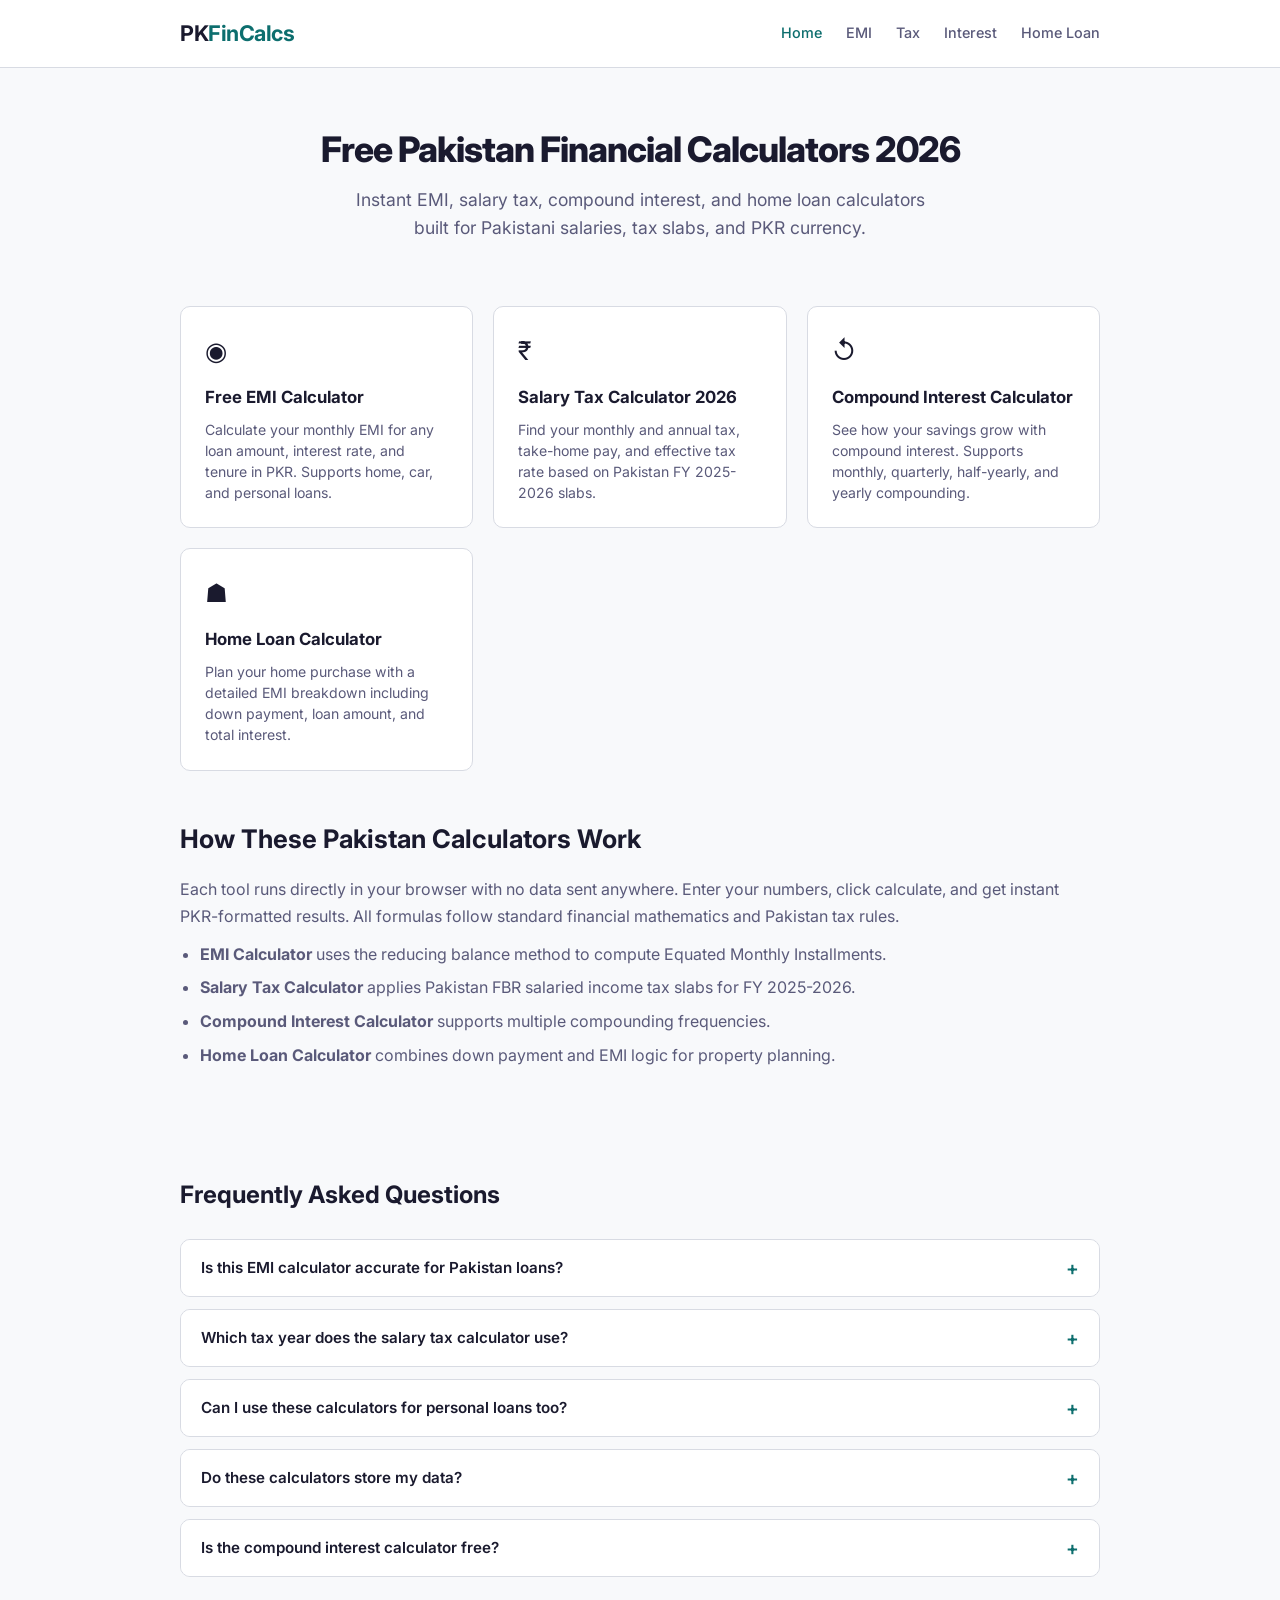
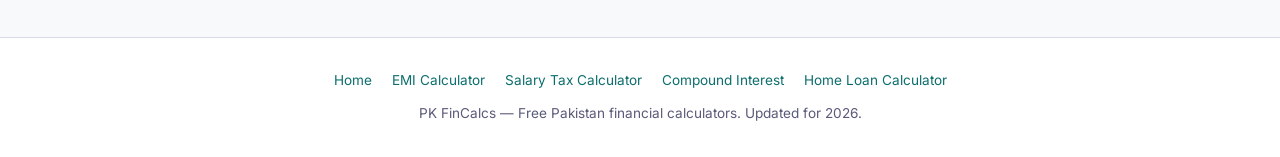
==== index.html @ ea3baffe "Initial build: EMI, salary tax, compound interest, home loan calculators for Pakistan" ====
<!DOCTYPE html>
<html lang="en">
<head>
  <meta charset="UTF-8">
  <meta name="viewport" content="width=device-width, initial-scale=1.0">
  <title>Free EMI Calculator, Salary Tax Calculator Pakistan 2026 — PK FinCalcs</title>
  <meta name="description" content="Free Pakistan financial calculators for EMI, salary tax, compound interest, home loan, and more. Instant calculations with PKR formatting. Updated for 2026 tax slabs.">
  <meta name="robots" content="index, follow">
  <link rel="canonical" href="https://pk-fincalcs.github.io/">

  <!-- Open Graph -->
  <meta property="og:title" content="Free EMI Calculator, Salary Tax Calculator Pakistan 2026">
  <meta property="og:description" content="Instant Pakistan financial calculators for EMI, salary tax, compound interest, home loan, and more in PKR. Updated for 2026.">
  <meta property="og:type" content="website">
  <meta property="og:url" content="https://pk-fincalcs.github.io/">
  <meta property="og:image" content="https://pk-fincalcs.github.io/og-image.png">

  <!-- Twitter -->
  <meta name="twitter:card" content="summary_large_image">
  <meta name="twitter:title" content="Free EMI Calculator, Salary Tax Calculator Pakistan 2026">
  <meta name="twitter:description" content="Instant Pakistan financial calculators for EMI, salary tax, compound interest, home loan, and more in PKR.">

  <link rel="preconnect" href="https://fonts.googleapis.com">
  <link rel="preconnect" href="https://fonts.gstatic.com" crossorigin>
  <link href="https://fonts.googleapis.com/css2?family=Inter:wght@400;500;600;700;800&display=swap" rel="stylesheet">
  <link rel="stylesheet" href="assets/css/style.css">
</head>
<body>

  <!-- Header -->
  <header class="site-header">
    <div class="container">
      <a href="/" class="logo">PK<span>FinCalcs</span></a>
      <nav>
        <ul class="main-nav">
          <li><a href="/" aria-current="page">Home</a></li>
          <li><a href="/emi-calculator/">EMI</a></li>
          <li><a href="/salary-tax-calculator/">Tax</a></li>
          <li><a href="/compound-interest-calculator/">Interest</a></li>
          <li><a href="/home-loan-calculator/">Home Loan</a></li>
        </ul>
      </nav>
    </div>
  </header>

  <!-- Hero -->
  <section class="hero">
    <div class="container">
      <h1>Free Pakistan Financial Calculators 2026</h1>
      <p>Instant EMI, salary tax, compound interest, and home loan calculators built for Pakistani salaries, tax slabs, and PKR currency.</p>
    </div>
  </section>

  <!-- Calculator Cards -->
  <section class="container">
    <div class="cards-grid">
      <a href="/emi-calculator/" class="card">
        <div class="icon">&#9673;</div>
        <h3>Free EMI Calculator</h3>
        <p>Calculate your monthly EMI for any loan amount, interest rate, and tenure in PKR. Supports home, car, and personal loans.</p>
      </a>
      <a href="/salary-tax-calculator/" class="card">
        <div class="icon">&#8377;</div>
        <h3>Salary Tax Calculator 2026</h3>
        <p>Find your monthly and annual tax, take-home pay, and effective tax rate based on Pakistan FY 2025-2026 slabs.</p>
      </a>
      <a href="/compound-interest-calculator/" class="card">
        <div class="icon">&#8634;</div>
        <h3>Compound Interest Calculator</h3>
        <p>See how your savings grow with compound interest. Supports monthly, quarterly, half-yearly, and yearly compounding.</p>
      </a>
      <a href="/home-loan-calculator/" class="card">
        <div class="icon">&#9751;</div>
        <h3>Home Loan Calculator</h3>
        <p>Plan your home purchase with a detailed EMI breakdown including down payment, loan amount, and total interest.</p>
      </a>
    </div>
  </section>

  <!-- How To Use -->
  <section class="content-section">
    <div class="container">
      <h2>How These Pakistan Calculators Work</h2>
      <p>Each tool runs directly in your browser with no data sent anywhere. Enter your numbers, click calculate, and get instant PKR-formatted results. All formulas follow standard financial mathematics and Pakistan tax rules.</p>
      <ul>
        <li><strong>EMI Calculator</strong> uses the reducing balance method to compute Equated Monthly Installments.</li>
        <li><strong>Salary Tax Calculator</strong> applies Pakistan FBR salaried income tax slabs for FY 2025-2026.</li>
        <li><strong>Compound Interest Calculator</strong> supports multiple compounding frequencies.</li>
        <li><strong>Home Loan Calculator</strong> combines down payment and EMI logic for property planning.</li>
      </ul>
    </div>
  </section>

  <!-- FAQ -->
  <section class="faq">
    <div class="container">
      <h2>Frequently Asked Questions</h2>

      <div class="faq-item">
        <button class="faq-question">Is this EMI calculator accurate for Pakistan loans?</button>
        <div class="faq-answer">Yes. The EMI calculator uses the standard reducing balance formula used by Pakistani banks and financial institutions. Results are in PKR and match typical bank calculations.</div>
      </div>

      <div class="faq-item">
        <button class="faq-question">Which tax year does the salary tax calculator use?</button>
        <div class="faq-answer">The calculator uses Pakistan income tax slabs for the fiscal year 2025-2026 as defined by the Federal Board of Revenue (FBR) for salaried individuals.</div>
      </div>

      <div class="faq-item">
        <button class="faq-question">Can I use these calculators for personal loans too?</button>
        <div class="faq-answer">Yes. The EMI calculator works for any type of loan including personal loans, car loans, business loans, and home loans. Just enter the principal, interest rate, and tenure.</div>
      </div>

      <div class="faq-item">
        <button class="faq-question">Do these calculators store my data?</button>
        <div class="faq-answer">No. All calculations happen entirely in your browser. We do not collect, store, or transmit any financial data you enter.</div>
      </div>

      <div class="faq-item">
        <button class="faq-question">Is the compound interest calculator free?</button>
        <div class="faq-answer">Yes. All calculators on PK FinCalcs are completely free to use with no registration required.</div>
      </div>

      <script type="application/ld+json">
      {
        "@context": "https://schema.org",
        "@type": "FAQPage",
        "mainEntity": [
          {
            "@type": "Question",
            "name": "Is this EMI calculator accurate for Pakistan loans?",
            "acceptedAnswer": {
              "@type": "Answer",
              "text": "Yes. The EMI calculator uses the standard reducing balance formula used by Pakistani banks and financial institutions. Results are in PKR and match typical bank calculations."
            }
          },
          {
            "@type": "Question",
            "name": "Which tax year does the salary tax calculator use?",
            "acceptedAnswer": {
              "@type": "Answer",
              "text": "The calculator uses Pakistan income tax slabs for the fiscal year 2025-2026 as defined by the Federal Board of Revenue (FBR) for salaried individuals."
            }
          },
          {
            "@type": "Question",
            "name": "Can I use these calculators for personal loans too?",
            "acceptedAnswer": {
              "@type": "Answer",
              "text": "Yes. The EMI calculator works for any type of loan including personal loans, car loans, business loans, and home loans. Just enter the principal, interest rate, and tenure."
            }
          },
          {
            "@type": "Question",
            "name": "Do these calculators store my data?",
            "acceptedAnswer": {
              "@type": "Answer",
              "text": "No. All calculations happen entirely in your browser. We do not collect, store, or transmit any financial data you enter."
            }
          },
          {
            "@type": "Question",
            "name": "Is the compound interest calculator free?",
            "acceptedAnswer": {
              "@type": "Answer",
              "text": "Yes. All calculators on PK FinCalcs are completely free to use with no registration required."
            }
          }
        ]
      }
      </script>
    </div>
  </section>

  <!-- Footer -->
  <footer class="site-footer">
    <div class="container">
      <ul class="footer-links">
        <li><a href="/">Home</a></li>
        <li><a href="/emi-calculator/">EMI Calculator</a></li>
        <li><a href="/salary-tax-calculator/">Salary Tax Calculator</a></li>
        <li><a href="/compound-interest-calculator/">Compound Interest</a></li>
        <li><a href="/home-loan-calculator/">Home Loan Calculator</a></li>
      </ul>
      <p>PK FinCalcs &mdash; Free Pakistan financial calculators. Updated for 2026.</p>
    </div>
  </footer>

  <script src="assets/js/calculators.js"></script>
</body>
</html>
---- assets/css/style.css ----
*,
*::before,
*::after {
  box-sizing: border-box;
  margin: 0;
  padding: 0;
}

:root {
  --bg: #f8f9fb;
  --surface: #ffffff;
  --surface-alt: #f1f3f7;
  --text: #1a1a2e;
  --text-muted: #5a5a7a;
  --accent: #0d6e6e;
  --accent-light: #e6f4f4;
  --accent-hover: #0a5656;
  --border: #d8dbe3;
  --radius: 10px;
  --shadow: 0 2px 12px rgba(0,0,0,0.06);
  --max-width: 960px;
  --font: 'Inter', system-ui, -apple-system, sans-serif;
}

html {
  font-family: var(--font);
  font-size: 16px;
  line-height: 1.6;
  color: var(--text);
  background: var(--bg);
  -webkit-font-smoothing: antialiased;
}

body {
  min-height: 100vh;
  display: flex;
  flex-direction: column;
}

a {
  color: var(--accent);
  text-decoration: none;
}

a:hover {
  text-decoration: underline;
}

img {
  max-width: 100%;
  height: auto;
}

/* Layout */

.container {
  width: 100%;
  max-width: var(--max-width);
  margin: 0 auto;
  padding: 0 20px;
}

/* Header */

.site-header {
  background: var(--surface);
  border-bottom: 1px solid var(--border);
  padding: 16px 0;
}

.site-header .container {
  display: flex;
  align-items: center;
  justify-content: space-between;
}

.logo {
  font-size: 1.35rem;
  font-weight: 700;
  color: var(--text);
  text-decoration: none;
  letter-spacing: -0.5px;
}

.logo span {
  color: var(--accent);
}

.main-nav {
  display: flex;
  gap: 24px;
  list-style: none;
}

.main-nav a {
  color: var(--text-muted);
  font-size: 0.9rem;
  font-weight: 500;
  text-decoration: none;
  transition: color 0.15s;
}

.main-nav a:hover,
.main-nav a[aria-current="page"] {
  color: var(--accent);
}

/* Hero */

.hero {
  padding: 60px 0 40px;
  text-align: center;
}

.hero h1 {
  font-size: 2.2rem;
  font-weight: 800;
  line-height: 1.2;
  margin-bottom: 16px;
  letter-spacing: -1px;
}

.hero p {
  font-size: 1.1rem;
  color: var(--text-muted);
  max-width: 600px;
  margin: 0 auto;
}

/* Calculator card */

.calc-card {
  background: var(--surface);
  border: 1px solid var(--border);
  border-radius: var(--radius);
  box-shadow: var(--shadow);
  padding: 32px;
  margin-bottom: 24px;
}

.calc-card h2 {
  font-size: 1.4rem;
  margin-bottom: 24px;
  font-weight: 700;
}

.form-group {
  margin-bottom: 18px;
}

.form-group label {
  display: block;
  font-size: 0.85rem;
  font-weight: 600;
  color: var(--text-muted);
  margin-bottom: 6px;
  text-transform: uppercase;
  letter-spacing: 0.5px;
}

.form-group input,
.form-group select {
  width: 100%;
  padding: 12px 14px;
  border: 1px solid var(--border);
  border-radius: 8px;
  font-size: 1rem;
  font-family: inherit;
  color: var(--text);
  background: var(--surface);
  transition: border-color 0.15s;
}

.form-group input:focus,
.form-group select:focus {
  outline: none;
  border-color: var(--accent);
  box-shadow: 0 0 0 3px var(--accent-light);
}

.form-row {
  display: grid;
  grid-template-columns: 1fr 1fr;
  gap: 16px;
}

.btn {
  display: inline-flex;
  align-items: center;
  justify-content: center;
  padding: 12px 28px;
  background: var(--accent);
  color: #fff;
  border: none;
  border-radius: 8px;
  font-size: 1rem;
  font-weight: 600;
  font-family: inherit;
  cursor: pointer;
  transition: background 0.15s;
  width: 100%;
}

.btn:hover {
  background: var(--accent-hover);
}

/* Results */

.results {
  display: none;
  margin-top: 24px;
  padding-top: 24px;
  border-top: 1px solid var(--border);
}

.results.visible {
  display: block;
}

.results h3 {
  font-size: 1.1rem;
  font-weight: 700;
  margin-bottom: 16px;
  color: var(--accent);
}

.result-grid {
  display: grid;
  grid-template-columns: repeat(auto-fit, minmax(180px, 1fr));
  gap: 16px;
}

.result-item {
  background: var(--surface-alt);
  padding: 16px;
  border-radius: 8px;
  text-align: center;
}

.result-item .label {
  font-size: 0.78rem;
  color: var(--text-muted);
  text-transform: uppercase;
  letter-spacing: 0.5px;
  margin-bottom: 6px;
}

.result-item .value {
  font-size: 1.4rem;
  font-weight: 700;
  color: var(--text);
}

/* Content sections */

.content-section {
  padding: 48px 0;
}

.content-section h2 {
  font-size: 1.6rem;
  font-weight: 700;
  margin-bottom: 16px;
}

.content-section p {
  color: var(--text-muted);
  margin-bottom: 12px;
  line-height: 1.7;
}

.content-section ul {
  color: var(--text-muted);
  padding-left: 20px;
  margin-bottom: 12px;
}

.content-section li {
  margin-bottom: 8px;
  line-height: 1.6;
}

/* Cards grid for homepage */

.cards-grid {
  display: grid;
  grid-template-columns: repeat(auto-fit, minmax(220px, 1fr));
  gap: 20px;
  margin-top: 24px;
}

.card {
  background: var(--surface);
  border: 1px solid var(--border);
  border-radius: var(--radius);
  padding: 24px;
  text-decoration: none;
  color: var(--text);
  transition: box-shadow 0.2s, border-color 0.2s;
}

.card:hover {
  box-shadow: var(--shadow);
  border-color: var(--accent);
  text-decoration: none;
}

.card .icon {
  font-size: 1.6rem;
  margin-bottom: 12px;
}

.card h3 {
  font-size: 1.05rem;
  font-weight: 700;
  margin-bottom: 8px;
}

.card p {
  font-size: 0.88rem;
  color: var(--text-muted);
  line-height: 1.5;
}

/* FAQ */

.faq {
  padding: 48px 0;
}

.faq h2 {
  font-size: 1.5rem;
  font-weight: 700;
  margin-bottom: 24px;
}

.faq-item {
  border: 1px solid var(--border);
  border-radius: var(--radius);
  margin-bottom: 12px;
  overflow: hidden;
}

.faq-question {
  width: 100%;
  padding: 16px 20px;
  background: var(--surface);
  border: none;
  text-align: left;
  font-size: 0.95rem;
  font-weight: 600;
  font-family: inherit;
  color: var(--text);
  cursor: pointer;
  display: flex;
  justify-content: space-between;
  align-items: center;
}

.faq-question::after {
  content: '+';
  font-size: 1.2rem;
  color: var(--accent);
  transition: transform 0.2s;
}

.faq-item.open .faq-question::after {
  content: '-';
}

.faq-answer {
  display: none;
  padding: 0 20px 16px;
  font-size: 0.9rem;
  color: var(--text-muted);
  line-height: 1.7;
}

.faq-item.open .faq-answer {
  display: block;
}

/* Footer */

.site-footer {
  margin-top: auto;
  background: var(--surface);
  border-top: 1px solid var(--border);
  padding: 32px 0;
  text-align: center;
  font-size: 0.85rem;
  color: var(--text-muted);
}

.site-footer a {
  color: var(--accent);
}

.footer-links {
  display: flex;
  justify-content: center;
  gap: 20px;
  margin-bottom: 12px;
  list-style: none;
}

/* Quick fill buttons */

.quick-fills {
  display: flex;
  gap: 8px;
  flex-wrap: wrap;
  margin-bottom: 16px;
}

.quick-fill-btn {
  padding: 6px 14px;
  background: var(--surface-alt);
  border: 1px solid var(--border);
  border-radius: 6px;
  font-size: 0.8rem;
  font-family: inherit;
  color: var(--text-muted);
  cursor: pointer;
  transition: border-color 0.15s, color 0.15s;
}

.quick-fill-btn:hover {
  border-color: var(--accent);
  color: var(--accent);
}

/* Responsive */

@media (max-width: 768px) {
  .hero h1 {
    font-size: 1.7rem;
  }

  .form-row {
    grid-template-columns: 1fr;
  }

  .main-nav {
    gap: 16px;
  }

  .main-nav a {
    font-size: 0.8rem;
  }

  .result-grid {
    grid-template-columns: 1fr 1fr;
  }

  .calc-card {
    padding: 20px;
  }
}

@media (max-width: 480px) {
  .hero {
    padding: 40px 0 24px;
  }

  .hero h1 {
    font-size: 1.5rem;
  }

  .cards-grid {
    grid-template-columns: 1fr;
  }

  .result-grid {
    grid-template-columns: 1fr;
  }

  .main-nav {
    display: none;
  }
}
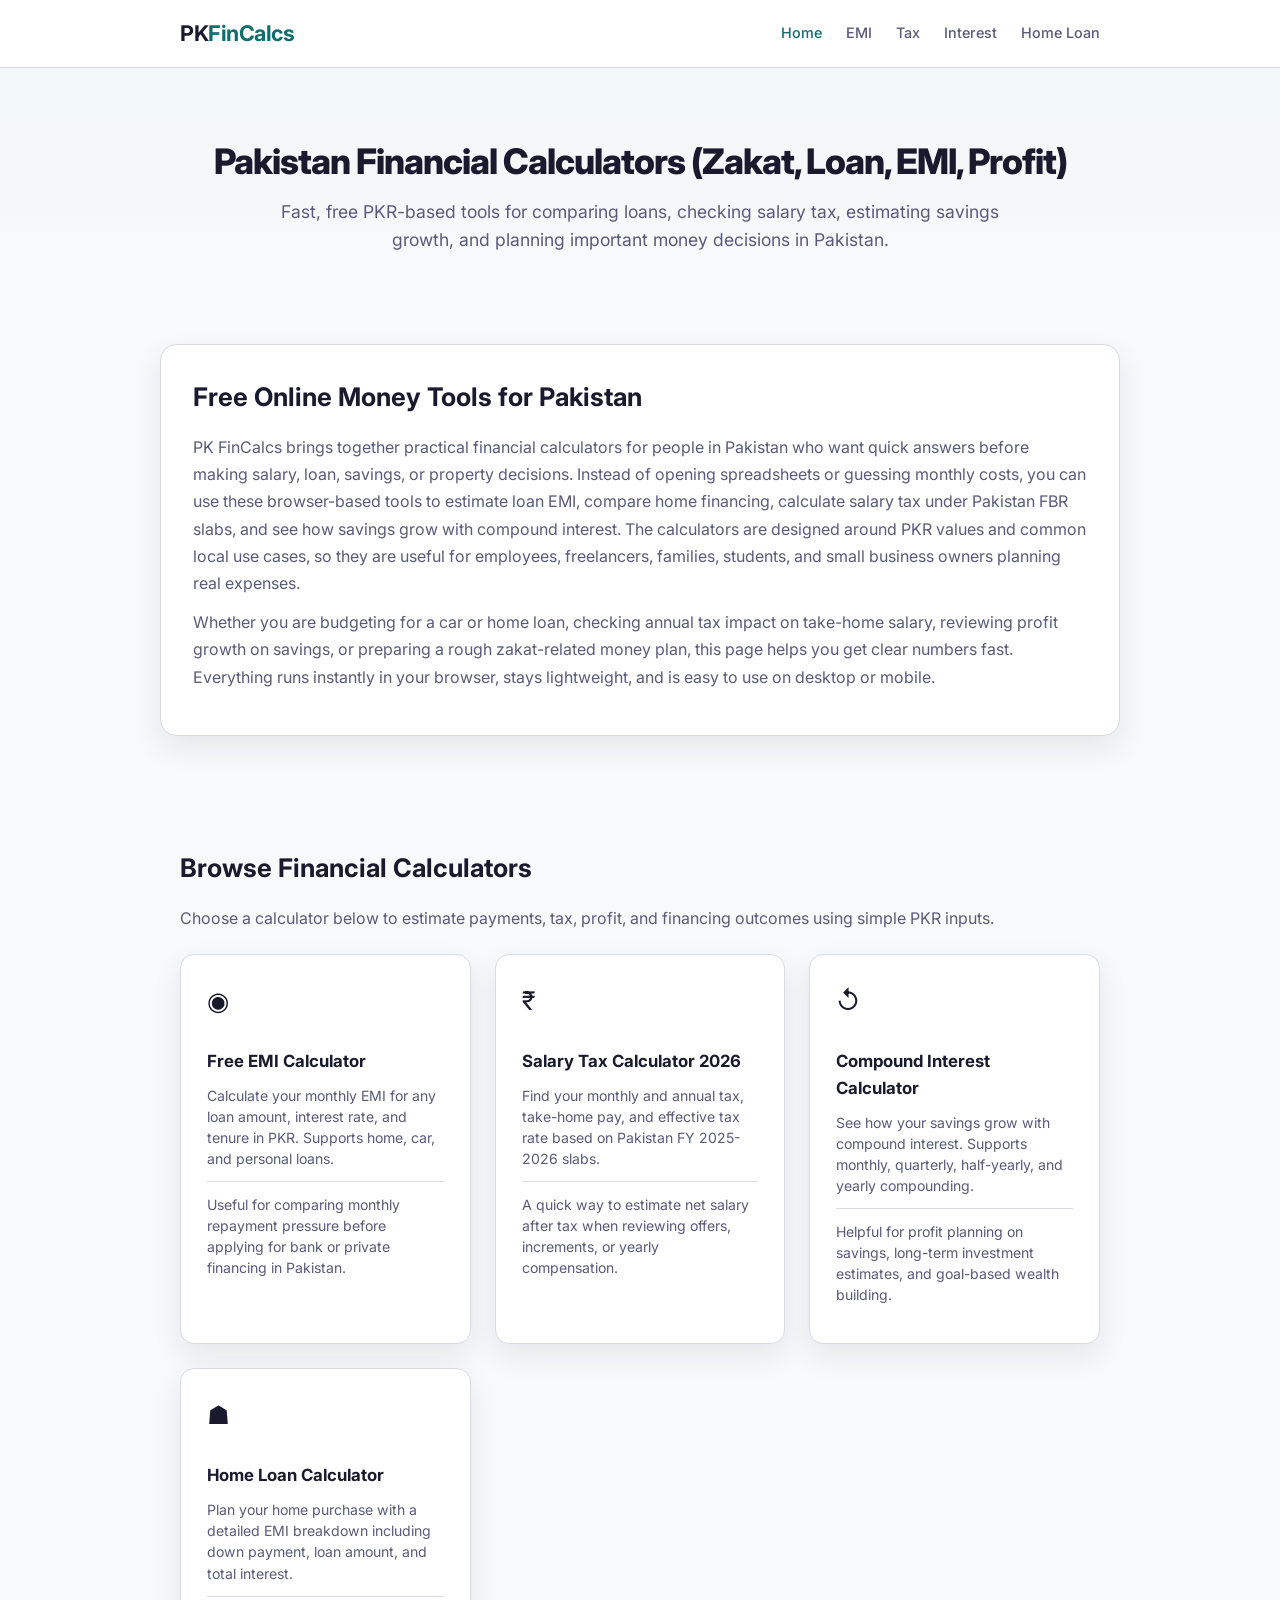
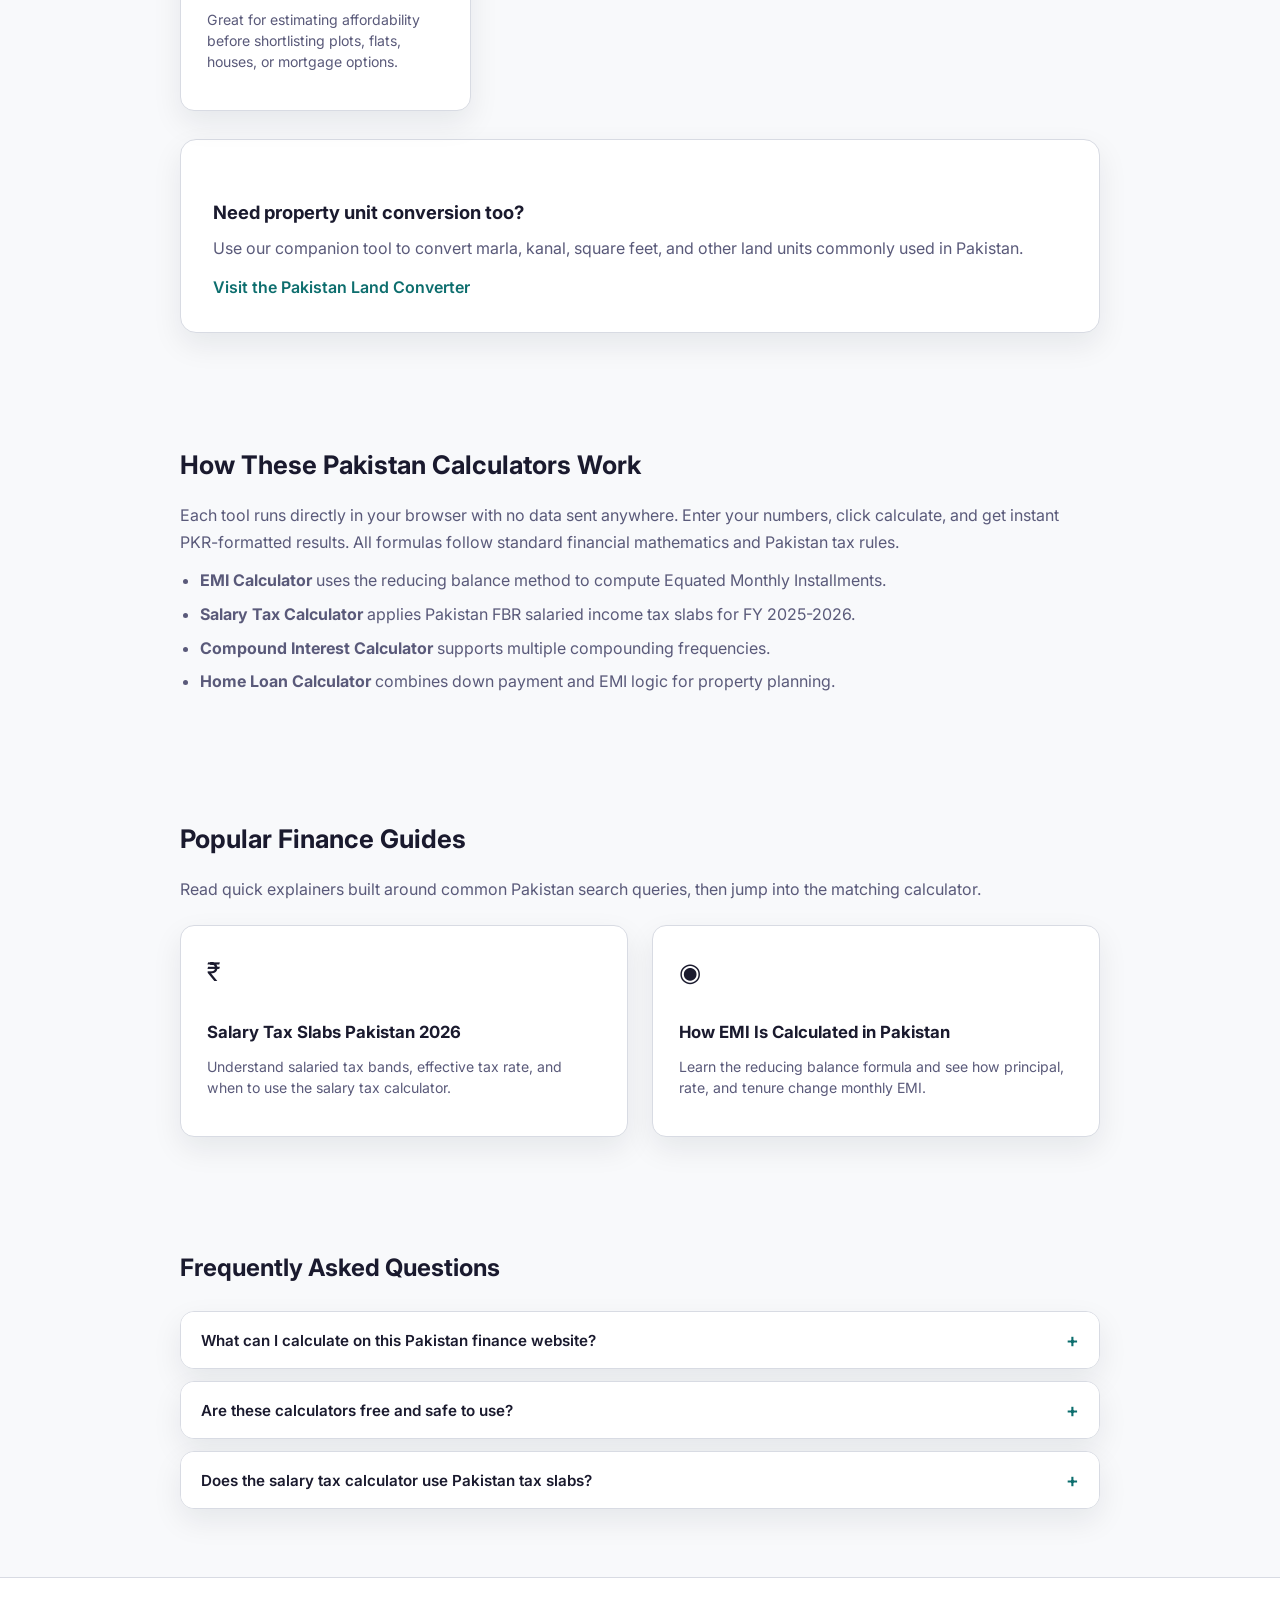
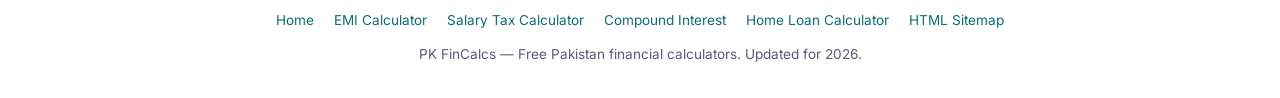
==== commit 34f5e9a9: "Enhance SEO structure and add finance guides" ====
--- a/index.html
+++ b/index.html
@@ -3,22 +3,73 @@
 <head>
   <meta charset="UTF-8">
   <meta name="viewport" content="width=device-width, initial-scale=1.0">
-  <title>Free EMI Calculator, Salary Tax Calculator Pakistan 2026 — PK FinCalcs</title>
-  <meta name="description" content="Free Pakistan financial calculators for EMI, salary tax, compound interest, home loan, and more. Instant calculations with PKR formatting. Updated for 2026 tax slabs.">
+  <title>Pakistan Financial Calculators (Zakat, Loan, EMI, Profit) — PK FinCalcs</title>
+  <meta name="description" content="Use free Pakistan financial calculators for zakat planning, loan EMI, salary tax, profit, compound interest, and home loan estimates in PKR. Fast, simple, and browser-based.">
   <meta name="robots" content="index, follow">
-  <link rel="canonical" href="https://pk-fincalcs.github.io/">
+  <link rel="canonical" href="https://error4am.github.io/pk-fin-calcs/">
 
   <!-- Open Graph -->
-  <meta property="og:title" content="Free EMI Calculator, Salary Tax Calculator Pakistan 2026">
-  <meta property="og:description" content="Instant Pakistan financial calculators for EMI, salary tax, compound interest, home loan, and more in PKR. Updated for 2026.">
+  <meta property="og:title" content="Pakistan Financial Calculators (Zakat, Loan, EMI, Profit)">
+  <meta property="og:description" content="Free Pakistan financial calculators for EMI, salary tax, compound interest, home loan, zakat planning, and profit estimates in PKR.">
   <meta property="og:type" content="website">
-  <meta property="og:url" content="https://pk-fincalcs.github.io/">
-  <meta property="og:image" content="https://pk-fincalcs.github.io/og-image.png">
+  <meta property="og:url" content="https://error4am.github.io/pk-fin-calcs/">
+  <meta property="og:image" content="https://error4am.github.io/pk-fin-calcs/og-image.png">
 
   <!-- Twitter -->
   <meta name="twitter:card" content="summary_large_image">
-  <meta name="twitter:title" content="Free EMI Calculator, Salary Tax Calculator Pakistan 2026">
-  <meta name="twitter:description" content="Instant Pakistan financial calculators for EMI, salary tax, compound interest, home loan, and more in PKR.">
+  <meta name="twitter:title" content="Pakistan Financial Calculators (Zakat, Loan, EMI, Profit)">
+  <meta name="twitter:description" content="Free Pakistan financial calculators for EMI, salary tax, compound interest, home loan, zakat planning, and profit estimates in PKR.">
+
+  <script type="application/ld+json">
+  {
+    "@context": "https://schema.org",
+    "@type": "WebSite",
+    "name": "PK FinCalcs",
+    "url": "https://error4am.github.io/pk-fin-calcs/",
+    "inLanguage": "en-PK",
+    "description": "Free Pakistan financial calculators for EMI, salary tax, compound interest, home loan estimates, and other PKR-based money planning."
+  }
+  </script>
+
+  <script type="application/ld+json">
+  {
+    "@context": "https://schema.org",
+    "@type": "ItemList",
+    "name": "Pakistan Financial Calculators",
+    "itemListElement": [
+      {
+        "@type": "ListItem",
+        "position": 1,
+        "url": "https://error4am.github.io/pk-fin-calcs/emi-calculator/",
+        "name": "Free EMI Calculator Pakistan"
+      },
+      {
+        "@type": "ListItem",
+        "position": 2,
+        "url": "https://error4am.github.io/pk-fin-calcs/salary-tax-calculator/",
+        "name": "Salary Tax Calculator Pakistan 2026"
+      },
+      {
+        "@type": "ListItem",
+        "position": 3,
+        "url": "https://error4am.github.io/pk-fin-calcs/compound-interest-calculator/",
+        "name": "Compound Interest Calculator Pakistan"
+      },
+      {
+        "@type": "ListItem",
+        "position": 4,
+        "url": "https://error4am.github.io/pk-fin-calcs/home-loan-calculator/",
+        "name": "Home Loan Calculator Pakistan"
+      },
+      {
+        "@type": "ListItem",
+        "position": 5,
+        "url": "https://error4am.github.io/pk-fin-calcs/site-map/",
+        "name": "PK FinCalcs HTML Sitemap"
+      }
+    ]
+  }
+  </script>
 
   <link rel="preconnect" href="https://fonts.googleapis.com">
   <link rel="preconnect" href="https://fonts.gstatic.com" crossorigin>
@@ -30,14 +81,14 @@
   <!-- Header -->
   <header class="site-header">
     <div class="container">
-      <a href="/" class="logo">PK<span>FinCalcs</span></a>
+      <a href="./" class="logo">PK<span>FinCalcs</span></a>
       <nav>
         <ul class="main-nav">
-          <li><a href="/" aria-current="page">Home</a></li>
-          <li><a href="/emi-calculator/">EMI</a></li>
-          <li><a href="/salary-tax-calculator/">Tax</a></li>
-          <li><a href="/compound-interest-calculator/">Interest</a></li>
-          <li><a href="/home-loan-calculator/">Home Loan</a></li>
+          <li><a href="./" aria-current="page">Home</a></li>
+          <li><a href="emi-calculator/">EMI</a></li>
+          <li><a href="salary-tax-calculator/">Tax</a></li>
+          <li><a href="compound-interest-calculator/">Interest</a></li>
+          <li><a href="home-loan-calculator/">Home Loan</a></li>
         </ul>
       </nav>
     </div>
@@ -46,34 +97,57 @@
   <!-- Hero -->
   <section class="hero">
     <div class="container">
-      <h1>Free Pakistan Financial Calculators 2026</h1>
-      <p>Instant EMI, salary tax, compound interest, and home loan calculators built for Pakistani salaries, tax slabs, and PKR currency.</p>
+      <h1>Pakistan Financial Calculators (Zakat, Loan, EMI, Profit)</h1>
+      <p>Fast, free PKR-based tools for comparing loans, checking salary tax, estimating savings growth, and planning important money decisions in Pakistan.</p>
+    </div>
+  </section>
+
+  <section class="content-section intro-section">
+    <div class="container intro-card">
+      <h2>Free Online Money Tools for Pakistan</h2>
+      <p>PK FinCalcs brings together practical financial calculators for people in Pakistan who want quick answers before making salary, loan, savings, or property decisions. Instead of opening spreadsheets or guessing monthly costs, you can use these browser-based tools to estimate loan EMI, compare home financing, calculate salary tax under Pakistan FBR slabs, and see how savings grow with compound interest. The calculators are designed around PKR values and common local use cases, so they are useful for employees, freelancers, families, students, and small business owners planning real expenses.</p>
+      <p>Whether you are budgeting for a car or home loan, checking annual tax impact on take-home salary, reviewing profit growth on savings, or preparing a rough zakat-related money plan, this page helps you get clear numbers fast. Everything runs instantly in your browser, stays lightweight, and is easy to use on desktop or mobile.</p>
     </div>
   </section>
 
   <!-- Calculator Cards -->
-  <section class="container">
-    <div class="cards-grid">
-      <a href="/emi-calculator/" class="card">
-        <div class="icon">&#9673;</div>
-        <h3>Free EMI Calculator</h3>
-        <p>Calculate your monthly EMI for any loan amount, interest rate, and tenure in PKR. Supports home, car, and personal loans.</p>
-      </a>
-      <a href="/salary-tax-calculator/" class="card">
-        <div class="icon">&#8377;</div>
-        <h3>Salary Tax Calculator 2026</h3>
-        <p>Find your monthly and annual tax, take-home pay, and effective tax rate based on Pakistan FY 2025-2026 slabs.</p>
-      </a>
-      <a href="/compound-interest-calculator/" class="card">
-        <div class="icon">&#8634;</div>
-        <h3>Compound Interest Calculator</h3>
-        <p>See how your savings grow with compound interest. Supports monthly, quarterly, half-yearly, and yearly compounding.</p>
-      </a>
-      <a href="/home-loan-calculator/" class="card">
-        <div class="icon">&#9751;</div>
-        <h3>Home Loan Calculator</h3>
-        <p>Plan your home purchase with a detailed EMI breakdown including down payment, loan amount, and total interest.</p>
-      </a>
+  <section class="content-section calculators-section">
+    <div class="container">
+      <div class="section-heading">
+        <h2>Browse Financial Calculators</h2>
+        <p>Choose a calculator below to estimate payments, tax, profit, and financing outcomes using simple PKR inputs.</p>
+      </div>
+      <div class="cards-grid">
+        <section class="card" aria-labelledby="emi-card-title">
+          <div class="icon">&#9673;</div>
+          <h3 id="emi-card-title"><a href="emi-calculator/">Free EMI Calculator</a></h3>
+          <p>Calculate your monthly EMI for any loan amount, interest rate, and tenure in PKR. Supports home, car, and personal loans.</p>
+          <p class="card-note">Useful for comparing monthly repayment pressure before applying for bank or private financing in Pakistan.</p>
+        </section>
+        <section class="card" aria-labelledby="tax-card-title">
+          <div class="icon">&#8377;</div>
+          <h3 id="tax-card-title"><a href="salary-tax-calculator/">Salary Tax Calculator 2026</a></h3>
+          <p>Find your monthly and annual tax, take-home pay, and effective tax rate based on Pakistan FY 2025-2026 slabs.</p>
+          <p class="card-note">A quick way to estimate net salary after tax when reviewing offers, increments, or yearly compensation.</p>
+        </section>
+        <section class="card" aria-labelledby="interest-card-title">
+          <div class="icon">&#8634;</div>
+          <h3 id="interest-card-title"><a href="compound-interest-calculator/">Compound Interest Calculator</a></h3>
+          <p>See how your savings grow with compound interest. Supports monthly, quarterly, half-yearly, and yearly compounding.</p>
+          <p class="card-note">Helpful for profit planning on savings, long-term investment estimates, and goal-based wealth building.</p>
+        </section>
+        <section class="card" aria-labelledby="home-card-title">
+          <div class="icon">&#9751;</div>
+          <h3 id="home-card-title"><a href="home-loan-calculator/">Home Loan Calculator</a></h3>
+          <p>Plan your home purchase with a detailed EMI breakdown including down payment, loan amount, and total interest.</p>
+          <p class="card-note">Great for estimating affordability before shortlisting plots, flats, houses, or mortgage options.</p>
+        </section>
+      </div>
+      <div class="related-link-card">
+        <h3>Need property unit conversion too?</h3>
+        <p>Use our companion tool to convert marla, kanal, square feet, and other land units commonly used in Pakistan.</p>
+        <a href="https://error4am.github.io/land-converter/">Visit the Pakistan Land Converter</a>
+      </div>
     </div>
   </section>
 
@@ -91,34 +165,45 @@
     </div>
   </section>
 
+  <section class="content-section">
+    <div class="container">
+      <div class="section-heading">
+        <h2>Popular Finance Guides</h2>
+        <p>Read quick explainers built around common Pakistan search queries, then jump into the matching calculator.</p>
+      </div>
+      <div class="cards-grid">
+        <a href="salary-tax-slabs-pakistan-2026/" class="card">
+          <div class="icon">&#8377;</div>
+          <h3>Salary Tax Slabs Pakistan 2026</h3>
+          <p>Understand salaried tax bands, effective tax rate, and when to use the salary tax calculator.</p>
+        </a>
+        <a href="how-emi-is-calculated-in-pakistan/" class="card">
+          <div class="icon">&#9673;</div>
+          <h3>How EMI Is Calculated in Pakistan</h3>
+          <p>Learn the reducing balance formula and see how principal, rate, and tenure change monthly EMI.</p>
+        </a>
+      </div>
+    </div>
+  </section>
+
   <!-- FAQ -->
   <section class="faq">
     <div class="container">
       <h2>Frequently Asked Questions</h2>
 
       <div class="faq-item">
-        <button class="faq-question">Is this EMI calculator accurate for Pakistan loans?</button>
-        <div class="faq-answer">Yes. The EMI calculator uses the standard reducing balance formula used by Pakistani banks and financial institutions. Results are in PKR and match typical bank calculations.</div>
+        <button class="faq-question">What can I calculate on this Pakistan finance website?</button>
+        <div class="faq-answer">You can estimate loan EMI, salary tax, compound interest growth, and home loan affordability in PKR. These tools are designed for common personal finance decisions in Pakistan.</div>
       </div>
 
       <div class="faq-item">
-        <button class="faq-question">Which tax year does the salary tax calculator use?</button>
-        <div class="faq-answer">The calculator uses Pakistan income tax slabs for the fiscal year 2025-2026 as defined by the Federal Board of Revenue (FBR) for salaried individuals.</div>
+        <button class="faq-question">Are these calculators free and safe to use?</button>
+        <div class="faq-answer">Yes. All tools are free to use, and calculations run directly in your browser without storing or sending your financial inputs anywhere.</div>
       </div>
 
       <div class="faq-item">
-        <button class="faq-question">Can I use these calculators for personal loans too?</button>
-        <div class="faq-answer">Yes. The EMI calculator works for any type of loan including personal loans, car loans, business loans, and home loans. Just enter the principal, interest rate, and tenure.</div>
-      </div>
-
-      <div class="faq-item">
-        <button class="faq-question">Do these calculators store my data?</button>
-        <div class="faq-answer">No. All calculations happen entirely in your browser. We do not collect, store, or transmit any financial data you enter.</div>
-      </div>
-
-      <div class="faq-item">
-        <button class="faq-question">Is the compound interest calculator free?</button>
-        <div class="faq-answer">Yes. All calculators on PK FinCalcs are completely free to use with no registration required.</div>
+        <button class="faq-question">Does the salary tax calculator use Pakistan tax slabs?</button>
+        <div class="faq-answer">Yes. The salary tax tool uses Pakistan salaried income tax slabs for FY 2025-2026, which makes it useful for estimating annual tax and take-home pay.</div>
       </div>
 
       <script type="application/ld+json">
@@ -128,42 +213,26 @@
         "mainEntity": [
           {
             "@type": "Question",
-            "name": "Is this EMI calculator accurate for Pakistan loans?",
+            "name": "What can I calculate on this Pakistan finance website?",
             "acceptedAnswer": {
               "@type": "Answer",
-              "text": "Yes. The EMI calculator uses the standard reducing balance formula used by Pakistani banks and financial institutions. Results are in PKR and match typical bank calculations."
+              "text": "You can estimate loan EMI, salary tax, compound interest growth, and home loan affordability in PKR. These tools are designed for common personal finance decisions in Pakistan."
             }
           },
           {
             "@type": "Question",
-            "name": "Which tax year does the salary tax calculator use?",
+            "name": "Are these calculators free and safe to use?",
             "acceptedAnswer": {
               "@type": "Answer",
-              "text": "The calculator uses Pakistan income tax slabs for the fiscal year 2025-2026 as defined by the Federal Board of Revenue (FBR) for salaried individuals."
+              "text": "Yes. All tools are free to use, and calculations run directly in your browser without storing or sending your financial inputs anywhere."
             }
           },
           {
             "@type": "Question",
-            "name": "Can I use these calculators for personal loans too?",
+            "name": "Does the salary tax calculator use Pakistan tax slabs?",
             "acceptedAnswer": {
               "@type": "Answer",
-              "text": "Yes. The EMI calculator works for any type of loan including personal loans, car loans, business loans, and home loans. Just enter the principal, interest rate, and tenure."
-            }
-          },
-          {
-            "@type": "Question",
-            "name": "Do these calculators store my data?",
-            "acceptedAnswer": {
-              "@type": "Answer",
-              "text": "No. All calculations happen entirely in your browser. We do not collect, store, or transmit any financial data you enter."
-            }
-          },
-          {
-            "@type": "Question",
-            "name": "Is the compound interest calculator free?",
-            "acceptedAnswer": {
-              "@type": "Answer",
-              "text": "Yes. All calculators on PK FinCalcs are completely free to use with no registration required."
+              "text": "Yes. The salary tax tool uses Pakistan salaried income tax slabs for FY 2025-2026, which makes it useful for estimating annual tax and take-home pay."
             }
           }
         ]
@@ -176,11 +245,12 @@
   <footer class="site-footer">
     <div class="container">
       <ul class="footer-links">
-        <li><a href="/">Home</a></li>
-        <li><a href="/emi-calculator/">EMI Calculator</a></li>
-        <li><a href="/salary-tax-calculator/">Salary Tax Calculator</a></li>
-        <li><a href="/compound-interest-calculator/">Compound Interest</a></li>
-        <li><a href="/home-loan-calculator/">Home Loan Calculator</a></li>
+        <li><a href="./">Home</a></li>
+        <li><a href="emi-calculator/">EMI Calculator</a></li>
+        <li><a href="salary-tax-calculator/">Salary Tax Calculator</a></li>
+        <li><a href="compound-interest-calculator/">Compound Interest</a></li>
+        <li><a href="home-loan-calculator/">Home Loan Calculator</a></li>
+        <li><a href="site-map/">HTML Sitemap</a></li>
       </ul>
       <p>PK FinCalcs &mdash; Free Pakistan financial calculators. Updated for 2026.</p>
     </div>
--- a/assets/css/style.css
+++ b/assets/css/style.css
@@ -16,8 +16,9 @@
   --accent-light: #e6f4f4;
   --accent-hover: #0a5656;
   --border: #d8dbe3;
-  --radius: 10px;
-  --shadow: 0 2px 12px rgba(0,0,0,0.06);
+  --radius: 14px;
+  --shadow: 0 12px 30px rgba(17, 24, 39, 0.08);
+  --shadow-soft: 0 8px 22px rgba(13, 110, 110, 0.08);
   --max-width: 960px;
   --font: 'Inter', system-ui, -apple-system, sans-serif;
 }
@@ -40,10 +41,19 @@
 a {
   color: var(--accent);
   text-decoration: none;
+  transition: color 0.15s ease;
 }
 
 a:hover {
   text-decoration: underline;
+}
+
+a:focus-visible,
+button:focus-visible,
+input:focus-visible,
+select:focus-visible {
+  outline: 3px solid var(--accent-light);
+  outline-offset: 2px;
 }
 
 img {
@@ -66,6 +76,9 @@
   background: var(--surface);
   border-bottom: 1px solid var(--border);
   padding: 16px 0;
+  position: sticky;
+  top: 0;
+  z-index: 10;
 }
 
 .site-header .container {
@@ -108,8 +121,9 @@
 /* Hero */
 
 .hero {
-  padding: 60px 0 40px;
+  padding: 72px 0 34px;
   text-align: center;
+  background: linear-gradient(180deg, #f1f7f7 0%, rgba(241, 247, 247, 0) 100%);
 }
 
 .hero h1 {
@@ -123,8 +137,53 @@
 .hero p {
   font-size: 1.1rem;
   color: var(--text-muted);
-  max-width: 600px;
+  max-width: 720px;
   margin: 0 auto;
+}
+
+.breadcrumb-wrap {
+  padding: 16px 0 0;
+}
+
+.breadcrumb {
+  display: flex;
+  flex-wrap: wrap;
+  gap: 8px;
+  font-size: 0.9rem;
+  color: var(--text-muted);
+}
+
+.breadcrumb a {
+  color: var(--accent);
+}
+
+.breadcrumb .separator {
+  color: #9aa3b2;
+}
+
+.intro-section {
+  padding-top: 8px;
+}
+
+.intro-card,
+.related-link-card {
+  background: var(--surface);
+  border: 1px solid var(--border);
+  border-radius: calc(var(--radius) + 2px);
+  box-shadow: var(--shadow);
+  padding: 32px;
+}
+
+.section-heading {
+  margin-bottom: 22px;
+}
+
+.section-heading h2 {
+  margin-bottom: 10px;
+}
+
+.section-heading p {
+  color: var(--text-muted);
 }
 
 /* Calculator card */
@@ -142,6 +201,11 @@
   font-size: 1.4rem;
   margin-bottom: 24px;
   font-weight: 700;
+}
+
+.calc-card > p {
+  color: var(--text-muted);
+  margin-bottom: 18px;
 }
 
 .form-group {
@@ -168,7 +232,7 @@
   font-family: inherit;
   color: var(--text);
   background: var(--surface);
-  transition: border-color 0.15s;
+  transition: border-color 0.15s, box-shadow 0.15s, transform 0.15s;
 }
 
 .form-group input:focus,
@@ -176,6 +240,7 @@
   outline: none;
   border-color: var(--accent);
   box-shadow: 0 0 0 3px var(--accent-light);
+  transform: translateY(-1px);
 }
 
 .form-row {
@@ -197,12 +262,14 @@
   font-weight: 600;
   font-family: inherit;
   cursor: pointer;
-  transition: background 0.15s;
+  transition: background 0.15s, transform 0.15s, box-shadow 0.15s;
   width: 100%;
 }
 
 .btn:hover {
   background: var(--accent-hover);
+  transform: translateY(-1px);
+  box-shadow: var(--shadow-soft);
 }
 
 /* Results */
@@ -255,13 +322,19 @@
 /* Content sections */
 
 .content-section {
-  padding: 48px 0;
+  padding: 56px 0;
 }
 
 .content-section h2 {
   font-size: 1.6rem;
   font-weight: 700;
   margin-bottom: 16px;
+}
+
+.content-section h3 {
+  font-size: 1.15rem;
+  font-weight: 700;
+  margin: 26px 0 10px;
 }
 
 .content-section p {
@@ -286,24 +359,30 @@
 .cards-grid {
   display: grid;
   grid-template-columns: repeat(auto-fit, minmax(220px, 1fr));
-  gap: 20px;
-  margin-top: 24px;
+  gap: 24px;
 }
 
 .card {
   background: var(--surface);
   border: 1px solid var(--border);
   border-radius: var(--radius);
-  padding: 24px;
+  padding: 26px;
   text-decoration: none;
   color: var(--text);
-  transition: box-shadow 0.2s, border-color 0.2s;
+  box-shadow: var(--shadow);
+  transition: box-shadow 0.2s, border-color 0.2s, transform 0.2s;
 }
 
 .card:hover {
-  box-shadow: var(--shadow);
+  box-shadow: var(--shadow-soft);
   border-color: var(--accent);
   text-decoration: none;
+  transform: translateY(-3px);
+}
+
+.card:focus-within {
+  border-color: var(--accent);
+  box-shadow: var(--shadow-soft);
 }
 
 .card .icon {
@@ -314,7 +393,17 @@
 .card h3 {
   font-size: 1.05rem;
   font-weight: 700;
-  margin-bottom: 8px;
+  margin-bottom: 10px;
+}
+
+.card h3 a {
+  color: var(--text);
+}
+
+.card h3 a:hover,
+.card h3 a:focus-visible {
+  color: var(--accent);
+  text-decoration: none;
 }
 
 .card p {
@@ -323,10 +412,37 @@
   line-height: 1.5;
 }
 
+.card-note {
+  margin-top: 12px;
+  padding-top: 12px;
+  border-top: 1px solid var(--border);
+}
+
+.related-link-card {
+  margin-top: 28px;
+}
+
+.related-link-card h3 {
+  font-size: 1.15rem;
+  margin-bottom: 8px;
+}
+
+.related-link-card p {
+  color: var(--text-muted);
+  margin-bottom: 12px;
+}
+
+.related-link-card a {
+  display: inline-flex;
+  align-items: center;
+  gap: 8px;
+  font-weight: 600;
+}
+
 /* FAQ */
 
 .faq {
-  padding: 48px 0;
+  padding: 56px 0;
 }
 
 .faq h2 {
@@ -340,6 +456,8 @@
   border-radius: var(--radius);
   margin-bottom: 12px;
   overflow: hidden;
+  background: var(--surface);
+  box-shadow: var(--shadow);
 }
 
 .faq-question {
@@ -356,6 +474,11 @@
   display: flex;
   justify-content: space-between;
   align-items: center;
+  transition: background 0.15s ease;
+}
+
+.faq-question:hover {
+  background: #fbfcfe;
 }
 
 .faq-question::after {
@@ -400,9 +523,32 @@
 .footer-links {
   display: flex;
   justify-content: center;
+  flex-wrap: wrap;
   gap: 20px;
   margin-bottom: 12px;
   list-style: none;
+}
+
+.sitemap-list {
+  display: grid;
+  gap: 18px;
+}
+
+.sitemap-item {
+  background: var(--surface);
+  border: 1px solid var(--border);
+  border-radius: var(--radius);
+  box-shadow: var(--shadow);
+  padding: 20px 22px;
+}
+
+.sitemap-item h3 {
+  margin: 0 0 6px;
+}
+
+.sitemap-item p {
+  margin: 0;
+  color: var(--text-muted);
 }
 
 /* Quick fill buttons */
@@ -423,17 +569,24 @@
   font-family: inherit;
   color: var(--text-muted);
   cursor: pointer;
-  transition: border-color 0.15s, color 0.15s;
+  transition: border-color 0.15s, color 0.15s, transform 0.15s, background 0.15s;
 }
 
 .quick-fill-btn:hover {
   border-color: var(--accent);
   color: var(--accent);
+  background: #f7fbfb;
+  transform: translateY(-1px);
 }
 
 /* Responsive */
 
 @media (max-width: 768px) {
+  .site-header .container {
+    flex-direction: column;
+    gap: 12px;
+  }
+
   .hero h1 {
     font-size: 1.7rem;
   }
@@ -456,6 +609,11 @@
 
   .calc-card {
     padding: 20px;
+  }
+
+  .intro-card,
+  .related-link-card {
+    padding: 24px;
   }
 }
 
@@ -479,4 +637,9 @@
   .main-nav {
     display: none;
   }
-}
+
+  .content-section,
+  .faq {
+    padding: 40px 0;
+  }
+}
